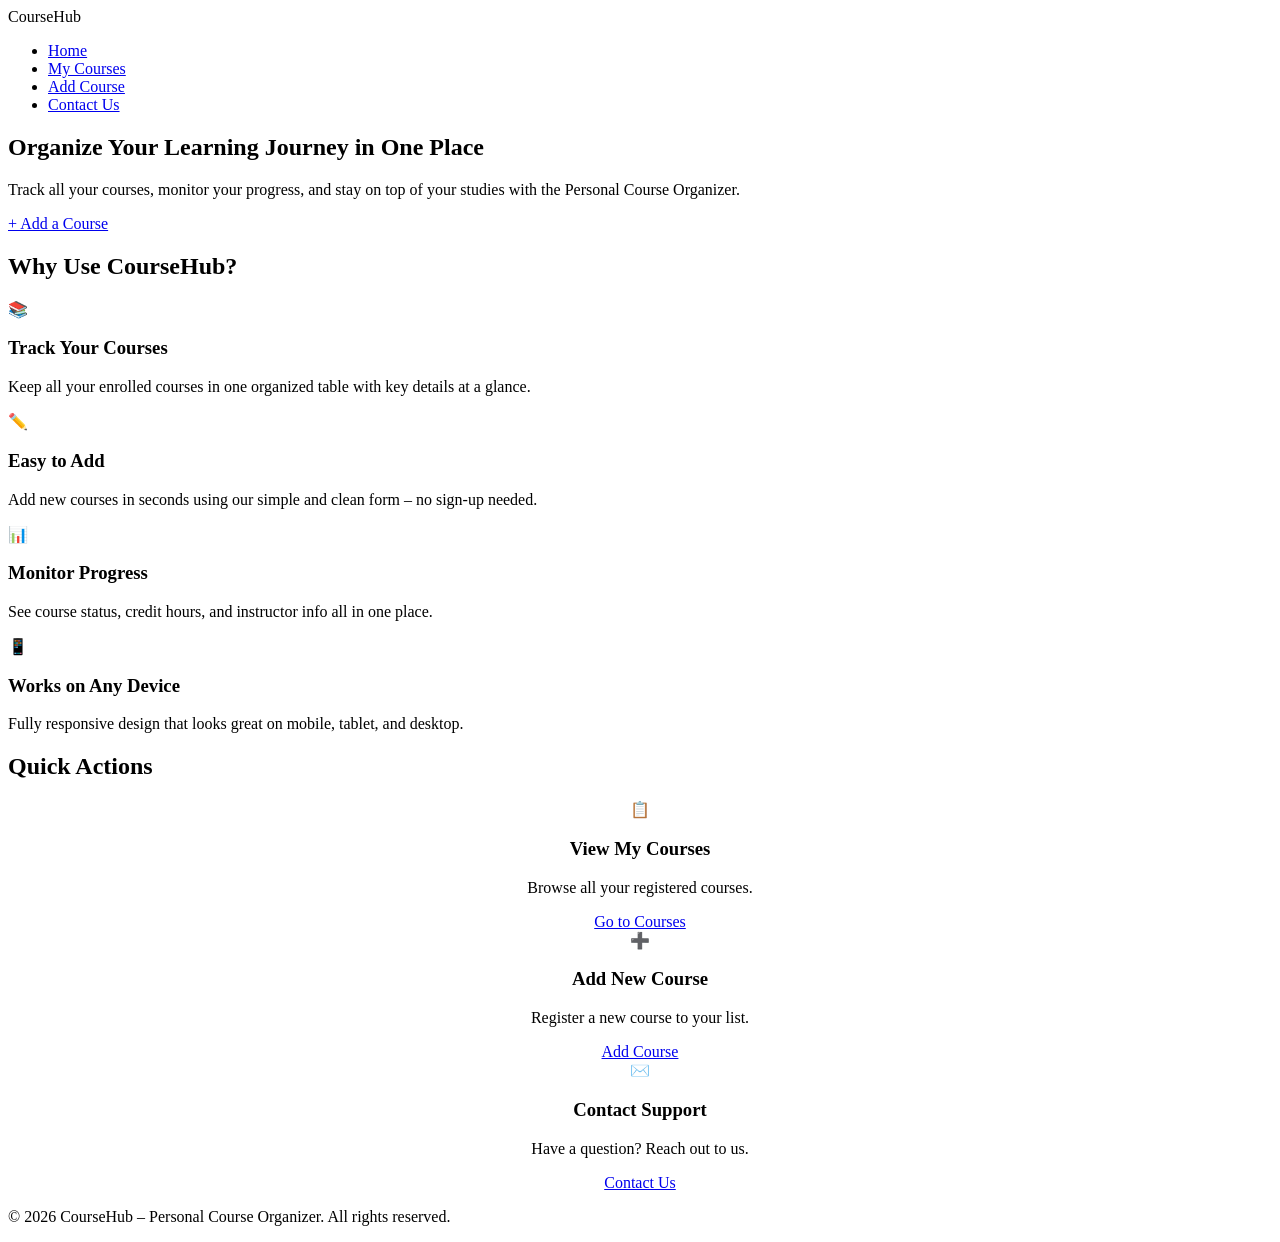
==== index.html @ 75a7a9e7 "Create index.html" ====
<!DOCTYPE html>
<html lang="en">
<head>
  <meta charset="UTF-8" />
  <meta name="viewport" content="width=device-width, initial-scale=1.0" />
  <title>Home – Personal Course Organizer</title>
  <link rel="stylesheet" href="style.css" />
</head>
<body>

  <!-- HEADER -->
  <header>
    <div class="header-inner">
      <div class="logo">Course<span>Hub</span></div>
      <div class="nav-toggle" id="navToggle" aria-label="Toggle menu">
        <span></span><span></span><span></span>
      </div>
      <nav id="mainNav">
        <ul>
          <li><a href="index.html" class="active">Home</a></li>
          <li><a href="my-courses.html">My Courses</a></li>
          <li><a href="add-course.html">Add Course</a></li>
          <li><a href="contact.html">Contact Us</a></li>
        </ul>
      </nav>
    </div>
  </header>

  <!-- MAIN -->
  <main>

    <!-- Hero -->
    <section class="hero">
      <h1>Organize Your <span>Learning Journey</span> in One Place</h1>
      <p>Track all your courses, monitor your progress, and stay on top of your studies with the Personal Course Organizer.</p>
      <a href="add-course.html" class="btn btn-accent">+ Add a Course</a>
    </section>

    <!-- Feature Cards -->
    <section>
      <h2 class="section-heading">Why Use CourseHub?</h2>
      <div class="cards-grid">
        <div class="card">
          <div class="card-icon">📚</div>
          <h3>Track Your Courses</h3>
          <p>Keep all your enrolled courses in one organized table with key details at a glance.</p>
        </div>
        <div class="card">
          <div class="card-icon">✏️</div>
          <h3>Easy to Add</h3>
          <p>Add new courses in seconds using our simple and clean form – no sign-up needed.</p>
        </div>
        <div class="card">
          <div class="card-icon">📊</div>
          <h3>Monitor Progress</h3>
          <p>See course status, credit hours, and instructor info all in one place.</p>
        </div>
        <div class="card">
          <div class="card-icon">📱</div>
          <h3>Works on Any Device</h3>
          <p>Fully responsive design that looks great on mobile, tablet, and desktop.</p>
        </div>
      </div>
    </section>

    <!-- Quick Actions -->
    <section>
      <h2 class="section-heading">Quick Actions</h2>
      <div class="cards-grid" style="grid-template-columns: repeat(auto-fit, minmax(200px, 1fr));">
        <div class="card" style="text-align:center;">
          <div class="card-icon">📋</div>
          <h3>View My Courses</h3>
          <p style="margin-bottom:16px;">Browse all your registered courses.</p>
          <a href="my-courses.html" class="btn btn-outline">Go to Courses</a>
        </div>
        <div class="card" style="text-align:center;">
          <div class="card-icon">➕</div>
          <h3>Add New Course</h3>
          <p style="margin-bottom:16px;">Register a new course to your list.</p>
          <a href="add-course.html" class="btn btn-accent">Add Course</a>
        </div>
        <div class="card" style="text-align:center;">
          <div class="card-icon">✉️</div>
          <h3>Contact Support</h3>
          <p style="margin-bottom:16px;">Have a question? Reach out to us.</p>
          <a href="contact.html" class="btn btn-outline">Contact Us</a>
        </div>
      </div>
    </section>

  </main>

  <!-- FOOTER -->
  <footer>
    <p>&copy; 2026 <span>CourseHub</span> – Personal Course Organizer. All rights reserved.</p>
  </footer>

  <script>
    document.getElementById('navToggle').addEventListener('click', function () {
      document.getElementById('mainNav').classList.toggle('open');
    });
  </script>

</body>
</html>
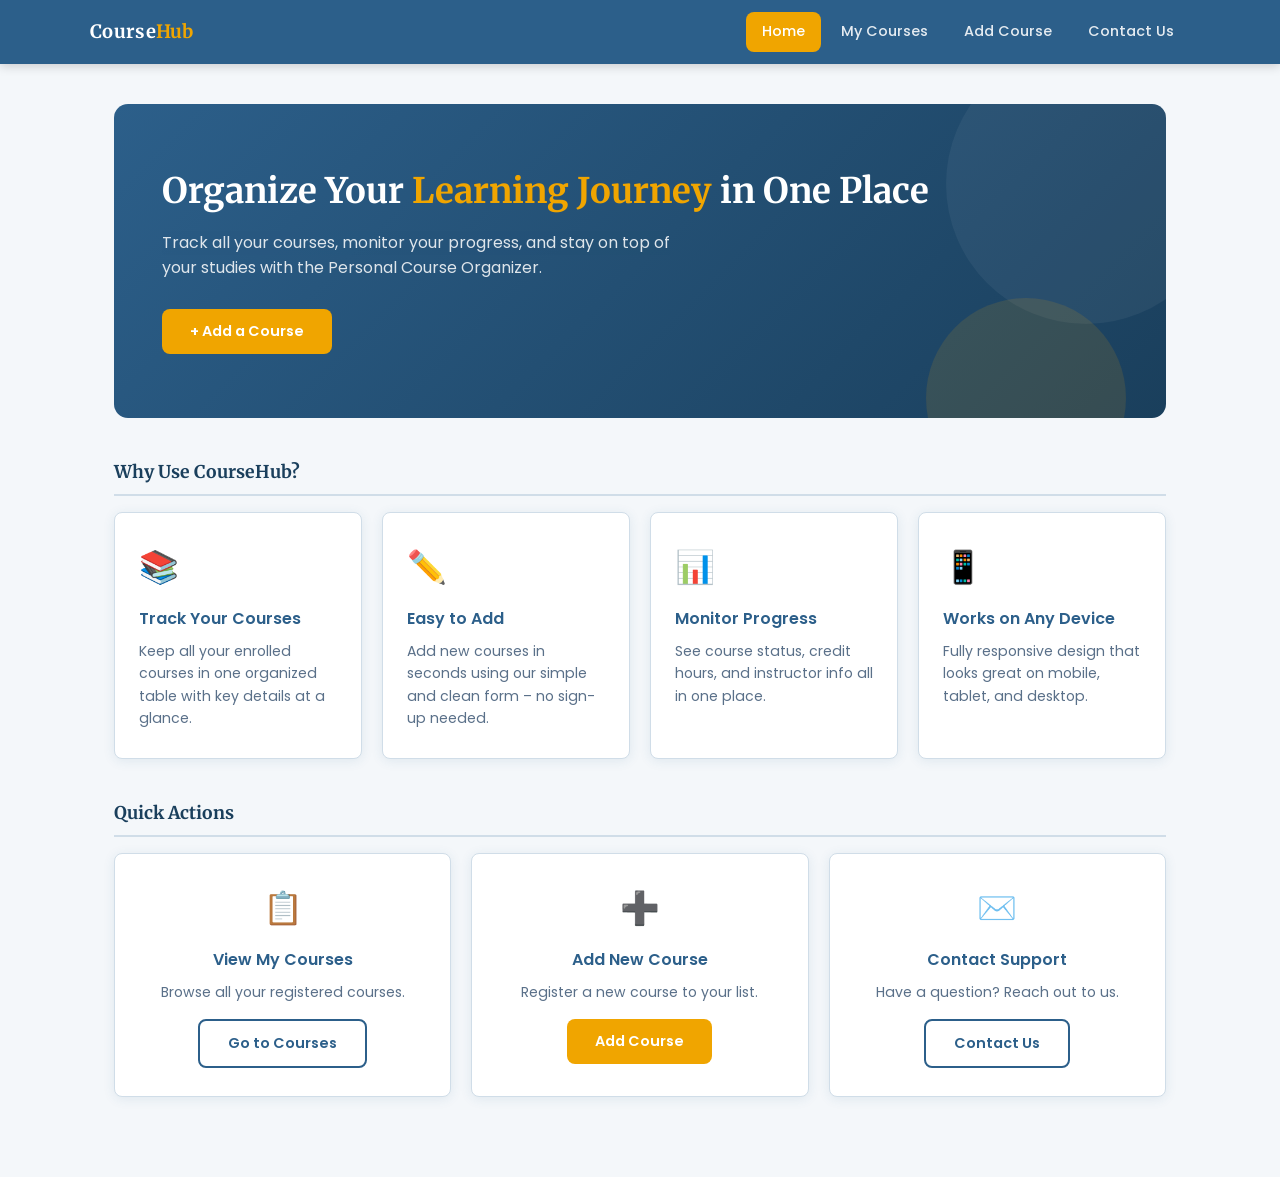
==== commit fdd3b738: "Update index.html" ====
--- a/index.html
+++ b/index.html
@@ -90,10 +90,7 @@
 
   </main>
 
-  <!-- FOOTER -->
-  <footer>
-    <p>&copy; 2026 <span>CourseHub</span> – Personal Course Organizer. All rights reserved.</p>
-  </footer>
+
 
   <script>
     document.getElementById('navToggle').addEventListener('click', function () {
--- a/style.css
+++ b/style.css
@@ -0,0 +1,563 @@
+/* ===========================
+   Personal Course Organizer
+   External Stylesheet
+=========================== */
+
+@import url('https://fonts.googleapis.com/css2?family=Poppins:wght@300;400;500;600;700&family=Merriweather:wght@400;700&display=swap');
+
+/* --- CSS Variables --- */
+:root {
+  --primary:    #2c5f8a;
+  --primary-dark: #1a3f5c;
+  --accent:     #f0a500;
+  --accent-dark:#c97e00;
+  --bg:         #f4f7fa;
+  --bg-card:    #ffffff;
+  --text:       #1e2d3d;
+  --text-light: #5a7089;
+  --border:     #d0dde8;
+  --success:    #27ae60;
+  --radius:     8px;
+  --shadow:     0 2px 12px rgba(44,95,138,0.10);
+  --transition: 0.25s ease;
+}
+
+/* --- Reset & Base --- */
+*, *::before, *::after { box-sizing: border-box; margin: 0; padding: 0; }
+
+body {
+  font-family: 'Poppins', sans-serif;
+  background: var(--bg);
+  color: var(--text);
+  min-height: 100vh;
+  display: flex;
+  flex-direction: column;
+  font-size: 15px;
+  line-height: 1.6;
+}
+
+a { color: inherit; text-decoration: none; }
+img { max-width: 100%; display: block; }
+ul { list-style: none; }
+
+/* ===========================
+   HEADER & NAV
+=========================== */
+header {
+  background: var(--primary);
+  color: #fff;
+  padding: 0 24px;
+  position: sticky;
+  top: 0;
+  z-index: 100;
+  box-shadow: 0 2px 10px rgba(0,0,0,0.18);
+}
+
+.header-inner {
+  max-width: 1100px;
+  margin: 0 auto;
+  display: flex;
+  align-items: center;
+  justify-content: space-between;
+  height: 64px;
+  gap: 16px;
+}
+
+.logo {
+  font-family: 'Merriweather', serif;
+  font-size: 1.15rem;
+  font-weight: 700;
+  letter-spacing: 0.3px;
+  color: #fff;
+  white-space: nowrap;
+}
+
+.logo span {
+  color: var(--accent);
+}
+
+nav ul {
+  display: flex;
+  gap: 4px;
+}
+
+nav ul li a {
+  display: block;
+  padding: 8px 16px;
+  border-radius: var(--radius);
+  font-weight: 500;
+  font-size: 0.9rem;
+  color: rgba(255,255,255,0.88);
+  transition: background var(--transition), color var(--transition);
+}
+
+nav ul li a:hover,
+nav ul li a.active {
+  background: rgba(255,255,255,0.15);
+  color: #fff;
+}
+
+nav ul li a.active {
+  background: var(--accent);
+  color: #fff;
+}
+
+/* Hamburger */
+.nav-toggle {
+  display: none;
+  flex-direction: column;
+  gap: 5px;
+  cursor: pointer;
+  padding: 4px;
+}
+
+.nav-toggle span {
+  display: block;
+  width: 24px;
+  height: 2px;
+  background: #fff;
+  border-radius: 2px;
+  transition: var(--transition);
+}
+
+/* ===========================
+   MAIN CONTENT
+=========================== */
+main {
+  flex: 1;
+  max-width: 1100px;
+  width: 100%;
+  margin: 40px auto;
+  padding: 0 24px;
+}
+
+/* ===========================
+   HERO (Home)
+=========================== */
+.hero {
+  background: linear-gradient(135deg, var(--primary) 0%, var(--primary-dark) 100%);
+  color: #fff;
+  border-radius: 14px;
+  padding: 64px 48px;
+  margin-bottom: 40px;
+  position: relative;
+  overflow: hidden;
+}
+
+.hero::before {
+  content: '';
+  position: absolute;
+  right: -60px;
+  top: -60px;
+  width: 280px;
+  height: 280px;
+  background: rgba(255,255,255,0.05);
+  border-radius: 50%;
+}
+
+.hero::after {
+  content: '';
+  position: absolute;
+  right: 40px;
+  bottom: -80px;
+  width: 200px;
+  height: 200px;
+  background: rgba(240,165,0,0.12);
+  border-radius: 50%;
+}
+
+.hero h1 {
+  font-family: 'Merriweather', serif;
+  font-size: 2.2rem;
+  margin-bottom: 16px;
+  line-height: 1.3;
+}
+
+.hero h1 span { color: var(--accent); }
+
+.hero p {
+  font-size: 1rem;
+  opacity: 0.85;
+  max-width: 520px;
+  margin-bottom: 28px;
+}
+
+.btn {
+  display: inline-block;
+  padding: 11px 28px;
+  border-radius: var(--radius);
+  font-weight: 600;
+  font-size: 0.9rem;
+  cursor: pointer;
+  transition: background var(--transition), transform var(--transition), box-shadow var(--transition);
+  border: none;
+}
+
+.btn-accent {
+  background: var(--accent);
+  color: #fff;
+}
+
+.btn-accent:hover {
+  background: var(--accent-dark);
+  transform: translateY(-2px);
+  box-shadow: 0 4px 16px rgba(240,165,0,0.35);
+}
+
+.btn-outline {
+  background: transparent;
+  color: var(--primary);
+  border: 2px solid var(--primary);
+}
+
+.btn-outline:hover {
+  background: var(--primary);
+  color: #fff;
+  transform: translateY(-2px);
+}
+
+/* ===========================
+   CARDS
+=========================== */
+.cards-grid {
+  display: grid;
+  grid-template-columns: repeat(auto-fit, minmax(230px, 1fr));
+  gap: 20px;
+  margin-bottom: 40px;
+}
+
+.card {
+  background: var(--bg-card);
+  border-radius: var(--radius);
+  padding: 28px 24px;
+  box-shadow: var(--shadow);
+  border: 1px solid var(--border);
+  transition: transform var(--transition), box-shadow var(--transition);
+}
+
+.card:hover {
+  transform: translateY(-4px);
+  box-shadow: 0 8px 24px rgba(44,95,138,0.15);
+}
+
+.card-icon {
+  font-size: 2rem;
+  margin-bottom: 14px;
+}
+
+.card h3 {
+  font-size: 1rem;
+  font-weight: 600;
+  margin-bottom: 8px;
+  color: var(--primary);
+}
+
+.card p {
+  font-size: 0.88rem;
+  color: var(--text-light);
+}
+
+/* ===========================
+   PAGE TITLE
+=========================== */
+.page-title {
+  margin-bottom: 28px;
+}
+
+.page-title h2 {
+  font-family: 'Merriweather', serif;
+  font-size: 1.6rem;
+  color: var(--primary-dark);
+  margin-bottom: 6px;
+}
+
+.page-title p {
+  color: var(--text-light);
+  font-size: 0.9rem;
+}
+
+.divider {
+  width: 48px;
+  height: 4px;
+  background: var(--accent);
+  border-radius: 4px;
+  margin: 10px 0 0;
+}
+
+/* ===========================
+   TABLE (My Courses)
+=========================== */
+.table-wrapper {
+  background: var(--bg-card);
+  border-radius: var(--radius);
+  box-shadow: var(--shadow);
+  border: 1px solid var(--border);
+  overflow-x: auto;
+}
+
+table {
+  width: 100%;
+  border-collapse: collapse;
+  font-size: 0.9rem;
+}
+
+thead {
+  background: var(--primary);
+  color: #fff;
+}
+
+thead th {
+  padding: 14px 18px;
+  text-align: left;
+  font-weight: 600;
+  font-size: 0.85rem;
+  letter-spacing: 0.3px;
+  white-space: nowrap;
+}
+
+tbody tr {
+  border-bottom: 1px solid var(--border);
+  transition: background var(--transition);
+}
+
+tbody tr:last-child { border-bottom: none; }
+
+tbody tr:hover {
+  background: #eaf2fb;
+}
+
+tbody td {
+  padding: 13px 18px;
+  color: var(--text);
+  vertical-align: middle;
+}
+
+.badge {
+  display: inline-block;
+  padding: 3px 10px;
+  border-radius: 20px;
+  font-size: 0.78rem;
+  font-weight: 600;
+}
+
+.badge-green  { background: #d4edda; color: #155724; }
+.badge-blue   { background: #cce5ff; color: #004085; }
+.badge-yellow { background: #fff3cd; color: #856404; }
+
+/* ===========================
+   FORM (Add Course)
+=========================== */
+.form-card {
+  background: var(--bg-card);
+  border-radius: var(--radius);
+  box-shadow: var(--shadow);
+  border: 1px solid var(--border);
+  padding: 36px 40px;
+  max-width: 640px;
+}
+
+.form-group {
+  margin-bottom: 20px;
+}
+
+.form-group label {
+  display: block;
+  font-weight: 500;
+  font-size: 0.88rem;
+  color: var(--text);
+  margin-bottom: 6px;
+}
+
+.form-group label span {
+  color: #e74c3c;
+  margin-left: 2px;
+}
+
+.form-group input,
+.form-group select,
+.form-group textarea {
+  width: 100%;
+  padding: 10px 14px;
+  border: 1.5px solid var(--border);
+  border-radius: var(--radius);
+  font-family: 'Poppins', sans-serif;
+  font-size: 0.9rem;
+  color: var(--text);
+  background: #fff;
+  transition: border-color var(--transition), box-shadow var(--transition);
+  outline: none;
+}
+
+.form-group input:focus,
+.form-group select:focus,
+.form-group textarea:focus {
+  border-color: var(--primary);
+  box-shadow: 0 0 0 3px rgba(44,95,138,0.12);
+}
+
+.form-group input:hover,
+.form-group select:hover,
+.form-group textarea:hover {
+  border-color: var(--primary);
+}
+
+.form-group textarea {
+  resize: vertical;
+  min-height: 100px;
+}
+
+.form-row {
+  display: grid;
+  grid-template-columns: 1fr 1fr;
+  gap: 16px;
+}
+
+.form-actions {
+  display: flex;
+  gap: 12px;
+  margin-top: 28px;
+}
+
+.btn-primary {
+  background: var(--primary);
+  color: #fff;
+}
+
+.btn-primary:hover {
+  background: var(--primary-dark);
+  transform: translateY(-2px);
+  box-shadow: 0 4px 14px rgba(44,95,138,0.3);
+}
+
+.btn-reset {
+  background: #f0f0f0;
+  color: var(--text-light);
+}
+
+.btn-reset:hover {
+  background: #e0e0e0;
+}
+
+/* ===========================
+   CONTACT
+=========================== */
+.contact-grid {
+  display: grid;
+  grid-template-columns: 1fr 1.5fr;
+  gap: 28px;
+  align-items: start;
+}
+
+.contact-info {
+  background: var(--primary);
+  color: #fff;
+  border-radius: var(--radius);
+  padding: 36px 28px;
+}
+
+.contact-info h3 {
+  font-family: 'Merriweather', serif;
+  font-size: 1.1rem;
+  margin-bottom: 20px;
+}
+
+.contact-item {
+  display: flex;
+  align-items: flex-start;
+  gap: 14px;
+  margin-bottom: 22px;
+}
+
+.contact-item .icon {
+  font-size: 1.3rem;
+  margin-top: 2px;
+  flex-shrink: 0;
+}
+
+.contact-item p {
+  font-size: 0.88rem;
+  opacity: 0.9;
+  line-height: 1.5;
+}
+
+.contact-item strong {
+  display: block;
+  font-weight: 600;
+  margin-bottom: 2px;
+  opacity: 1;
+}
+
+/* ===========================
+   FOOTER
+=========================== */
+footer {
+  background: var(--primary-dark);
+  color: rgba(255,255,255,0.7);
+  text-align: center;
+  padding: 20px 24px;
+  font-size: 0.83rem;
+  margin-top: auto;
+}
+
+footer span { color: var(--accent); }
+
+/* ===========================
+   SECTION HEADING
+=========================== */
+.section-heading {
+  font-family: 'Merriweather', serif;
+  font-size: 1.1rem;
+  color: var(--primary-dark);
+  margin-bottom: 16px;
+  padding-bottom: 8px;
+  border-bottom: 2px solid var(--border);
+}
+
+/* ===========================
+   RESPONSIVE
+=========================== */
+@media (max-width: 768px) {
+  .header-inner { height: 56px; }
+
+  .nav-toggle { display: flex; }
+
+  nav {
+    position: absolute;
+    top: 56px;
+    left: 0;
+    right: 0;
+    background: var(--primary-dark);
+    max-height: 0;
+    overflow: hidden;
+    transition: max-height 0.3s ease;
+  }
+
+  nav.open { max-height: 300px; }
+
+  nav ul {
+    flex-direction: column;
+    gap: 0;
+    padding: 8px 16px 16px;
+  }
+
+  nav ul li a { padding: 11px 12px; }
+
+  .hero {
+    padding: 40px 24px;
+  }
+
+  .hero h1 { font-size: 1.5rem; }
+
+  .contact-grid { grid-template-columns: 1fr; }
+
+  .form-card { padding: 24px 20px; }
+
+  .form-row { grid-template-columns: 1fr; }
+
+  main { margin: 24px auto; }
+}
+
+@media (max-width: 480px) {
+  .hero h1 { font-size: 1.3rem; }
+  thead th, tbody td { padding: 10px 12px; }
+}
